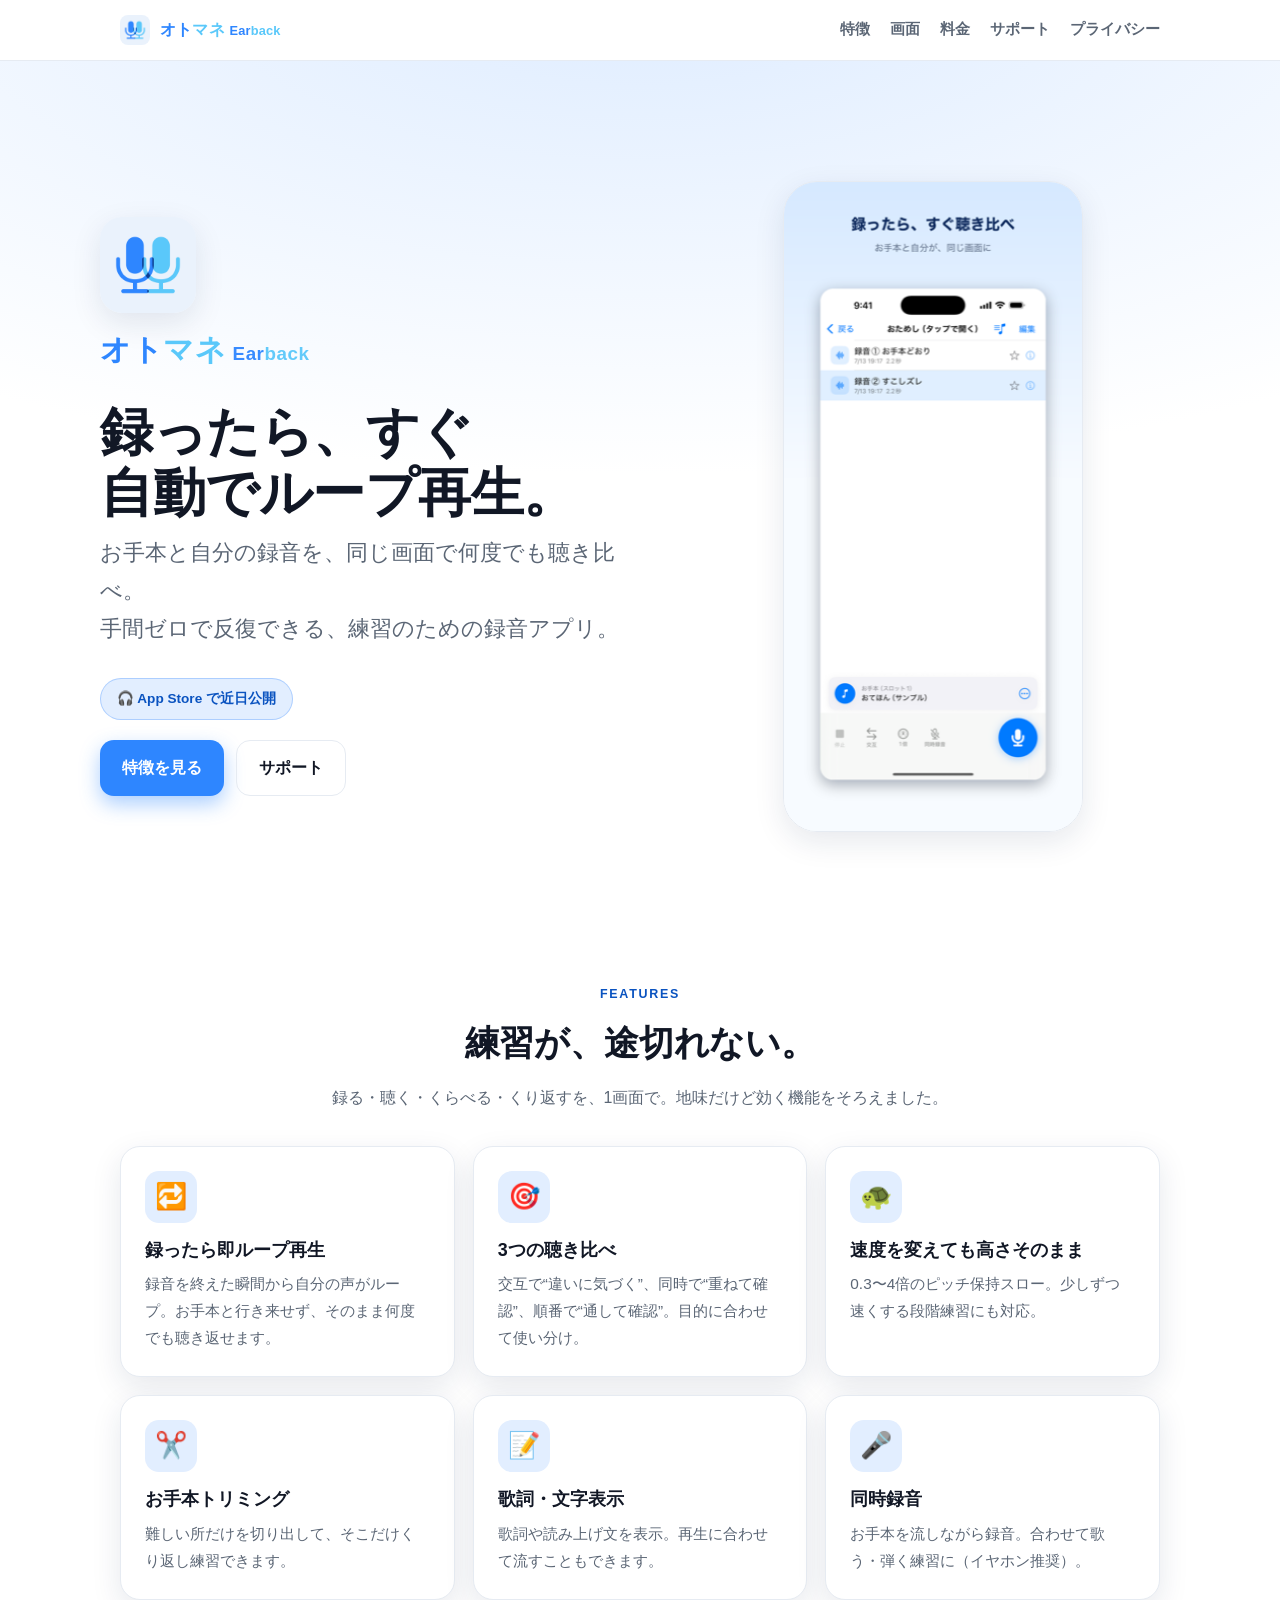
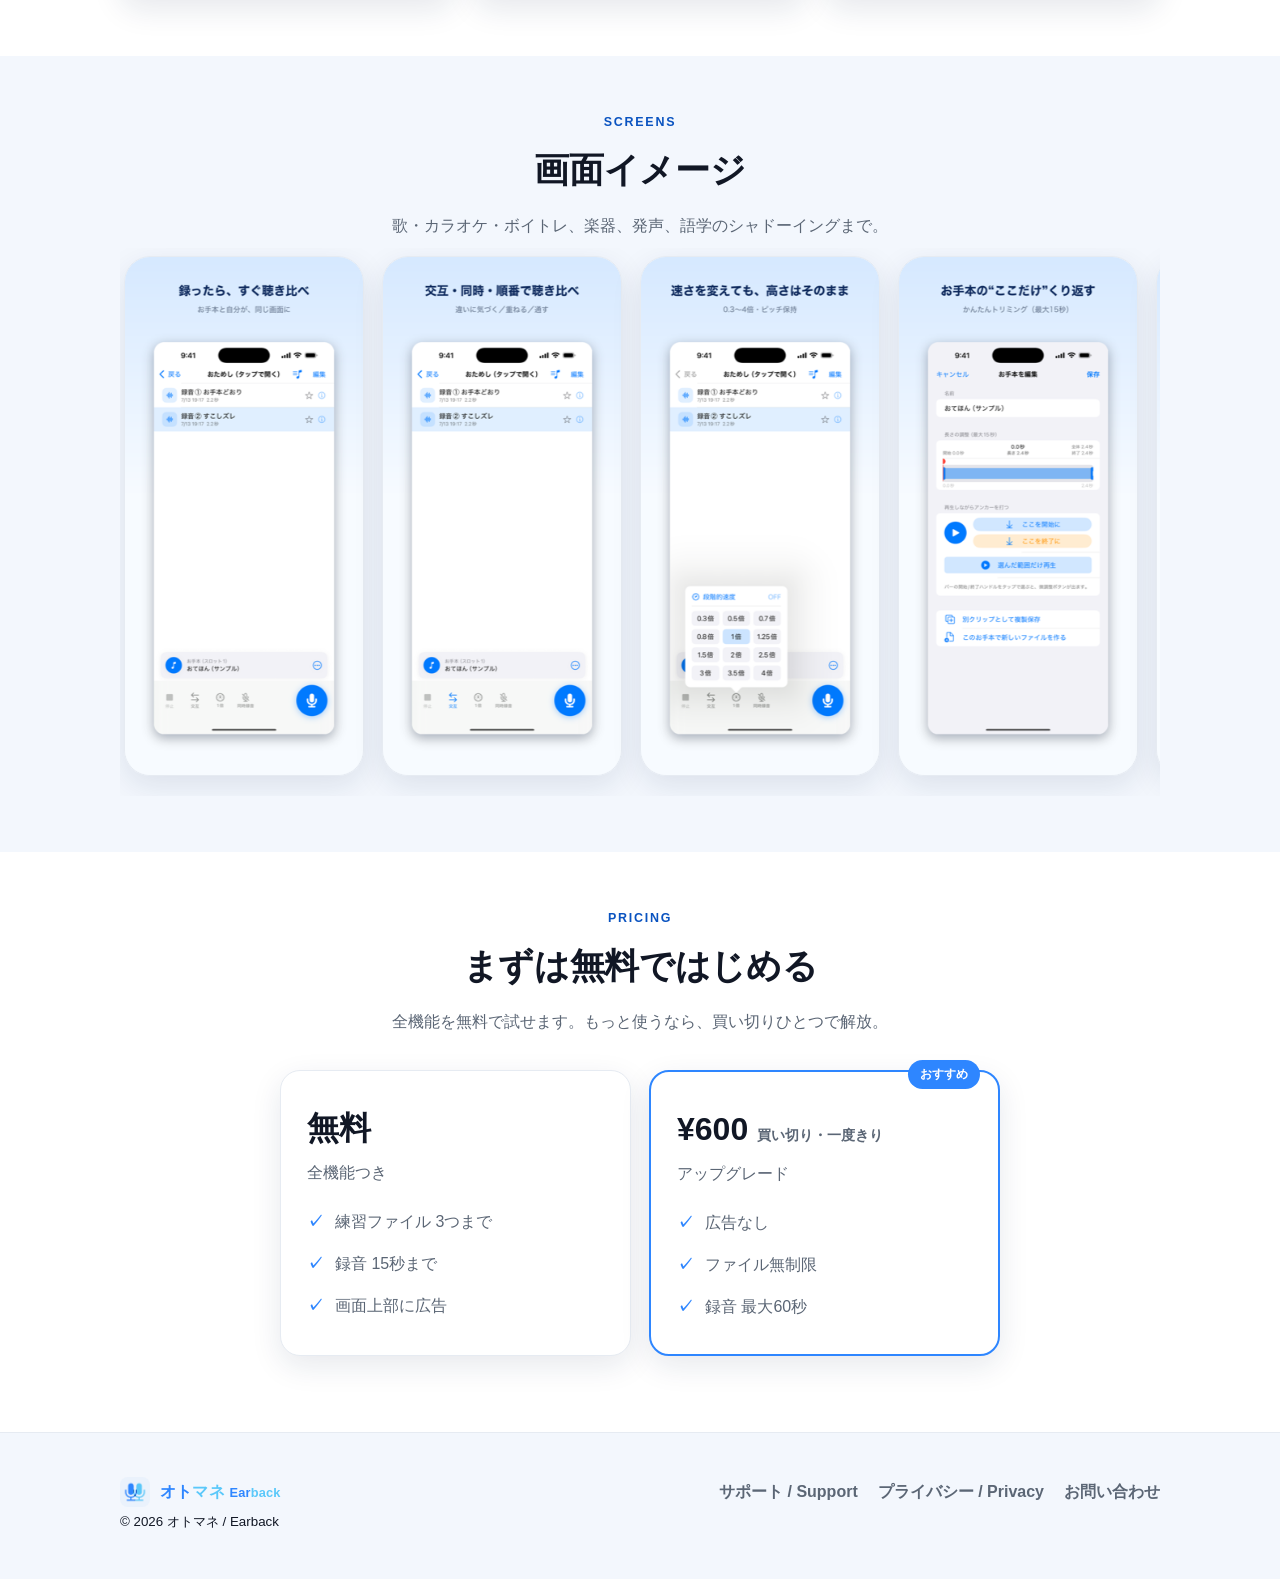
==== index.html @ 9d16b7b0 "Add files via upload" ====
<!doctype html>
<html lang="ja">
<head>
<meta charset="utf-8">
<meta name="viewport" content="width=device-width, initial-scale=1">
<title>オトマネ / Earback — 録ったら、すぐ自動でループ再生</title>
<meta name="description" content="お手本と自分の録音を同じ画面で聴き比べて練習する録音アプリ。録音したらすぐ自動でループ再生。歌・楽器・語学の反復練習に。">
<link rel="icon" href="./assets/icon.png">
<link rel="stylesheet" href="./style.css">
</head>
<body>

<header class="nav">
  <div class="wrap row">
    <a class="brand" href="./index.html">
      <img src="./assets/icon.png" alt="オトマネ">
      <span><span class="wm-a">オト</span><span class="wm-b">マネ</span> <small><span class="wm-a">Ear</span><span class="wm-b">back</span></small></span>
    </a>
    <nav>
      <a href="#features">特徴</a>
      <a href="#shots">画面</a>
      <a href="#price">料金</a>
      <a href="./support.html">サポート</a>
      <a href="./privacy.html">プライバシー</a>
    </nav>
  </div>
</header>

<section class="hero">
  <div class="wrap grid">
    <div>
      <img class="appicon" src="./assets/icon.png" alt="オトマネ アイコン">
      <div class="hero-brand"><span class="wm-a">オト</span><span class="wm-b">マネ</span><small><span class="wm-a">Ear</span><span class="wm-b">back</span></small></div>
      <h1>録ったら、すぐ<br>自動でループ再生。</h1>
      <p class="lead">お手本と自分の録音を、同じ画面で何度でも聴き比べ。<br>手間ゼロで反復できる、練習のための録音アプリ。</p>
      <span class="pill">🎧 App Store で近日公開</span>
      <div class="btnrow">
        <a class="btn" href="#features">特徴を見る</a>
        <a class="btn ghost" href="./support.html">サポート</a>
      </div>
    </div>
    <img class="phone" src="./assets/shots/shot1.png" alt="オトマネの画面">
  </div>
</section>

<section id="features">
  <div class="wrap center">
    <p class="eyebrow">Features</p>
    <h2 class="title">練習が、途切れない。</h2>
    <p class="sub">録る・聴く・くらべる・くり返すを、1画面で。地味だけど効く機能をそろえました。</p>
  </div>
  <div class="wrap feat">
    <div class="card"><div class="ico">🔁</div><h3>録ったら即ループ再生</h3><p>録音を終えた瞬間から自分の声がループ。お手本と行き来せず、そのまま何度でも聴き返せます。</p></div>
    <div class="card"><div class="ico">🎯</div><h3>3つの聴き比べ</h3><p>交互で“違いに気づく”、同時で“重ねて確認”、順番で“通して確認”。目的に合わせて使い分け。</p></div>
    <div class="card"><div class="ico">🐢</div><h3>速度を変えても高さそのまま</h3><p>0.3〜4倍のピッチ保持スロー。少しずつ速くする段階練習にも対応。</p></div>
    <div class="card"><div class="ico">✂️</div><h3>お手本トリミング</h3><p>難しい所だけを切り出して、そこだけくり返し練習できます。</p></div>
    <div class="card"><div class="ico">📝</div><h3>歌詞・文字表示</h3><p>歌詞や読み上げ文を表示。再生に合わせて流すこともできます。</p></div>
    <div class="card"><div class="ico">🎤</div><h3>同時録音</h3><p>お手本を流しながら録音。合わせて歌う・弾く練習に（イヤホン推奨）。</p></div>
  </div>
</section>

<section id="shots" style="background:var(--bg-soft)">
  <div class="wrap center">
    <p class="eyebrow">Screens</p>
    <h2 class="title">画面イメージ</h2>
    <p class="sub">歌・カラオケ・ボイトレ、楽器、発声、語学のシャドーイングまで。</p>
  </div>
  <div class="wrap">
    <div class="gallery">
      <img src="./assets/shots/shot1.png" alt="聴き比べ画面">
      <img src="./assets/shots/shot2.png" alt="交互・同時・順番">
      <img src="./assets/shots/shot3.png" alt="速度変更">
      <img src="./assets/shots/shot4.png" alt="トリミング">
      <img src="./assets/shots/shot5.png" alt="文字表示">
      <img src="./assets/shots/shot6.png" alt="料金">
    </div>
  </div>
</section>

<section id="price">
  <div class="wrap center">
    <p class="eyebrow">Pricing</p>
    <h2 class="title">まずは無料ではじめる</h2>
    <p class="sub">全機能を無料で試せます。もっと使うなら、買い切りひとつで解放。</p>
  </div>
  <div class="wrap price">
    <div class="plan">
      <div class="amt">無料</div>
      <p style="color:var(--muted);margin:.2em 0 0">全機能つき</p>
      <ul>
        <li>練習ファイル 3つまで</li>
        <li>録音 15秒まで</li>
        <li>画面上部に広告</li>
      </ul>
    </div>
    <div class="plan best">
      <div class="amt">¥600 <span style="font-size:.9rem;color:var(--muted);font-weight:600">買い切り・一度きり</span></div>
      <p style="color:var(--muted);margin:.2em 0 0">アップグレード</p>
      <ul>
        <li>広告なし</li>
        <li>ファイル無制限</li>
        <li>録音 最大60秒</li>
      </ul>
    </div>
  </div>
</section>

<footer>
  <div class="wrap foot">
    <a class="brand" href="./index.html"><img src="./assets/icon.png" alt=""><span><span class="wm-a">オト</span><span class="wm-b">マネ</span> <small><span class="wm-a">Ear</span><span class="wm-b">back</span></small></span></a>
    <div class="links">
      <a href="./support.html">サポート / Support</a>
      <a href="./privacy.html">プライバシー / Privacy</a>
      <a href="mailto:rarara_utautau@yahoo.co.jp">お問い合わせ</a>
    </div>
  </div>
  <div class="wrap"><small>© 2026 オトマネ / Earback</small></div>
</footer>

</body>
</html>
---- style.css ----
:root{
  --accent:#2E86FF; --accent-2:#1E90FF; --accent-ink:#0a53c0;
  --ink:#111725; --muted:#5b6675; --bg:#ffffff; --bg-soft:#f3f7fd;
  --card:#ffffff; --border:#e6ebf2; --shadow:0 10px 30px rgba(20,40,80,.10);
  --radius:20px; --maxw:1080px;
}
@media (prefers-color-scheme:dark){
  :root{--ink:#eef2f8; --muted:#9aa6b6; --bg:#0b0e14; --bg-soft:#0f141d;
    --card:#141a24; --border:#232b38; --shadow:0 12px 34px rgba(0,0,0,.5);}
}
*{box-sizing:border-box}
html{scroll-behavior:smooth}
body{margin:0;font-family:-apple-system,BlinkMacSystemFont,"Hiragino Sans","Helvetica Neue",Arial,sans-serif;
  color:var(--ink);background:var(--bg);line-height:1.75;-webkit-font-smoothing:antialiased}
a{color:var(--accent-ink);text-decoration:none}
a:hover{text-decoration:underline}
.wrap{max-width:var(--maxw);margin:0 auto;padding:0 20px}
.center{text-align:center}

/* nav */
header.nav{position:sticky;top:0;z-index:20;backdrop-filter:saturate(180%) blur(14px);
  background:color-mix(in srgb,var(--bg) 82%,transparent);border-bottom:1px solid var(--border)}
.nav .row{display:flex;align-items:center;gap:18px;height:60px}
.brand{display:flex;align-items:center;gap:10px;font-weight:800;letter-spacing:.2px}
.brand img{width:30px;height:30px;border-radius:8px}
.brand small{font-weight:600;color:var(--muted);font-size:.8rem}
.nav nav{margin-left:auto;display:flex;gap:20px;font-size:.92rem;font-weight:600}
.nav nav a{color:var(--muted)}
.nav nav a:hover{color:var(--ink);text-decoration:none}
@media(max-width:640px){.nav nav{display:none}}

/* hero */
.hero{position:relative;overflow:hidden;
  background:radial-gradient(1200px 500px at 50% -10%,color-mix(in srgb,var(--accent) 16%,var(--bg)),var(--bg))}
.hero .grid{display:grid;grid-template-columns:1.05fr .95fr;gap:40px;align-items:center;padding:64px 0 40px}
@media(max-width:820px){.hero .grid{grid-template-columns:1fr;text-align:center;padding:44px 0 20px}}
.appicon{width:96px;height:96px;border-radius:22px;box-shadow:var(--shadow);display:block}
@media(max-width:820px){.appicon{margin:0 auto}}
.hero h1{font-size:clamp(2.1rem,5vw,3.3rem);line-height:1.15;margin:.5em 0 .2em;letter-spacing:-.5px}
.hero .lead{font-size:clamp(1.05rem,2.4vw,1.35rem);color:var(--muted);margin:.2em 0 1.4em}
.pill{display:inline-flex;align-items:center;gap:8px;background:color-mix(in srgb,var(--accent) 14%,var(--bg));
  color:var(--accent-ink);font-weight:700;font-size:.85rem;padding:8px 16px;border-radius:999px;
  border:1px solid color-mix(in srgb,var(--accent) 30%,transparent)}
.btnrow{display:flex;gap:12px;flex-wrap:wrap;margin-top:20px}
@media(max-width:820px){.btnrow{justify-content:center}}
.btn{display:inline-flex;align-items:center;gap:8px;font-weight:700;padding:13px 22px;border-radius:14px;
  background:var(--accent);color:#fff;box-shadow:0 8px 20px color-mix(in srgb,var(--accent) 40%,transparent)}
.btn:hover{text-decoration:none;filter:brightness(1.05)}
.btn.ghost{background:transparent;color:var(--ink);box-shadow:none;border:1px solid var(--border)}
.phone{justify-self:center;max-width:300px;width:100%;border-radius:34px;box-shadow:var(--shadow);
  border:1px solid var(--border)}

/* sections */
section{padding:56px 0}
.eyebrow{color:var(--accent-ink);font-weight:800;letter-spacing:.14em;text-transform:uppercase;font-size:.78rem;margin:0 0 6px}
h2.title{font-size:clamp(1.6rem,3.4vw,2.2rem);margin:0 0 .3em;letter-spacing:-.3px}
.sub{color:var(--muted);max-width:640px;margin:0 auto 8px}

/* features */
.feat{display:grid;grid-template-columns:repeat(3,1fr);gap:18px;margin-top:34px}
@media(max-width:820px){.feat{grid-template-columns:1fr}}
.card{background:var(--card);border:1px solid var(--border);border-radius:var(--radius);padding:24px;box-shadow:var(--shadow)}
.card .ico{width:52px;height:52px;border-radius:14px;display:grid;place-items:center;font-size:26px;
  background:color-mix(in srgb,var(--accent) 14%,var(--bg));margin-bottom:12px}
.card h3{margin:.1em 0 .3em;font-size:1.12rem}
.card p{margin:0;color:var(--muted);font-size:.96rem}
.hero-feat .card{box-shadow:none}

/* gallery */
.gallery{display:flex;gap:18px;overflow-x:auto;padding:8px 4px 20px;scroll-snap-type:x mandatory}
.gallery img{height:520px;border-radius:26px;border:1px solid var(--border);box-shadow:var(--shadow);
  scroll-snap-align:center;flex:0 0 auto}
@media(max-width:640px){.gallery img{height:420px}}

/* pricing */
.price{display:grid;grid-template-columns:1fr 1fr;gap:18px;max-width:760px;margin:34px auto 0}
@media(max-width:640px){.price{grid-template-columns:1fr}}
.plan{background:var(--card);border:1px solid var(--border);border-radius:var(--radius);padding:26px;box-shadow:var(--shadow)}
.plan.best{border:2px solid var(--accent);position:relative}
.plan.best::after{content:"おすすめ";position:absolute;top:-12px;right:18px;background:var(--accent);color:#fff;
  font-size:.75rem;font-weight:800;padding:4px 12px;border-radius:999px}
.plan .amt{font-size:2rem;font-weight:800;margin:.1em 0}
.plan ul{list-style:none;padding:0;margin:14px 0 0}
.plan li{padding:7px 0 7px 28px;position:relative;color:var(--muted)}
.plan li::before{content:"✓";position:absolute;left:0;color:var(--accent);font-weight:800}

/* article (privacy/support) */
.article{padding:44px 0 72px}
.prose{max-width:780px;margin:0 auto}
.prose h1{font-size:clamp(1.7rem,4vw,2.3rem);margin:.2em 0 .4em}
.prose h2{font-size:1.35rem;margin:1.7em 0 .4em;padding-bottom:.25em;border-bottom:1px solid var(--border)}
.prose h3{font-size:1.08rem;margin:1.3em 0 .3em}
.prose ul{padding-left:1.3em}
.prose blockquote{color:var(--muted);background:var(--bg-soft);border-left:3px solid var(--accent);
  margin:1.2em 0;padding:.7em 1.1em;border-radius:8px}
.prose hr{border:none;border-top:1px solid var(--border);margin:2em 0}
.updated{color:var(--muted);font-size:.9rem}

/* footer */
footer{background:var(--bg-soft);border-top:1px solid var(--border);padding:44px 0;margin-top:20px}
.foot{display:flex;flex-wrap:wrap;gap:20px;align-items:center;justify-content:space-between}
.foot .links{display:flex;gap:20px;flex-wrap:wrap}
.foot .links a{color:var(--muted);font-weight:600}
.foot small{color:var(--muted)}

/* brand wordmark（アプリアイコンのマイク色で2色分け） */
.wm-a{color:#2E86FF !important}   /* オト / Ear = 左マイク */
.wm-b{color:#5AC8FA !important}   /* マネ / back = 右マイク */
.hero-brand{font-weight:800;font-size:clamp(1.4rem,3.4vw,1.9rem);letter-spacing:.5px;margin:10px 0 2px}
.hero-brand small{font-weight:700;font-size:.62em;margin-left:.35em;opacity:.95}
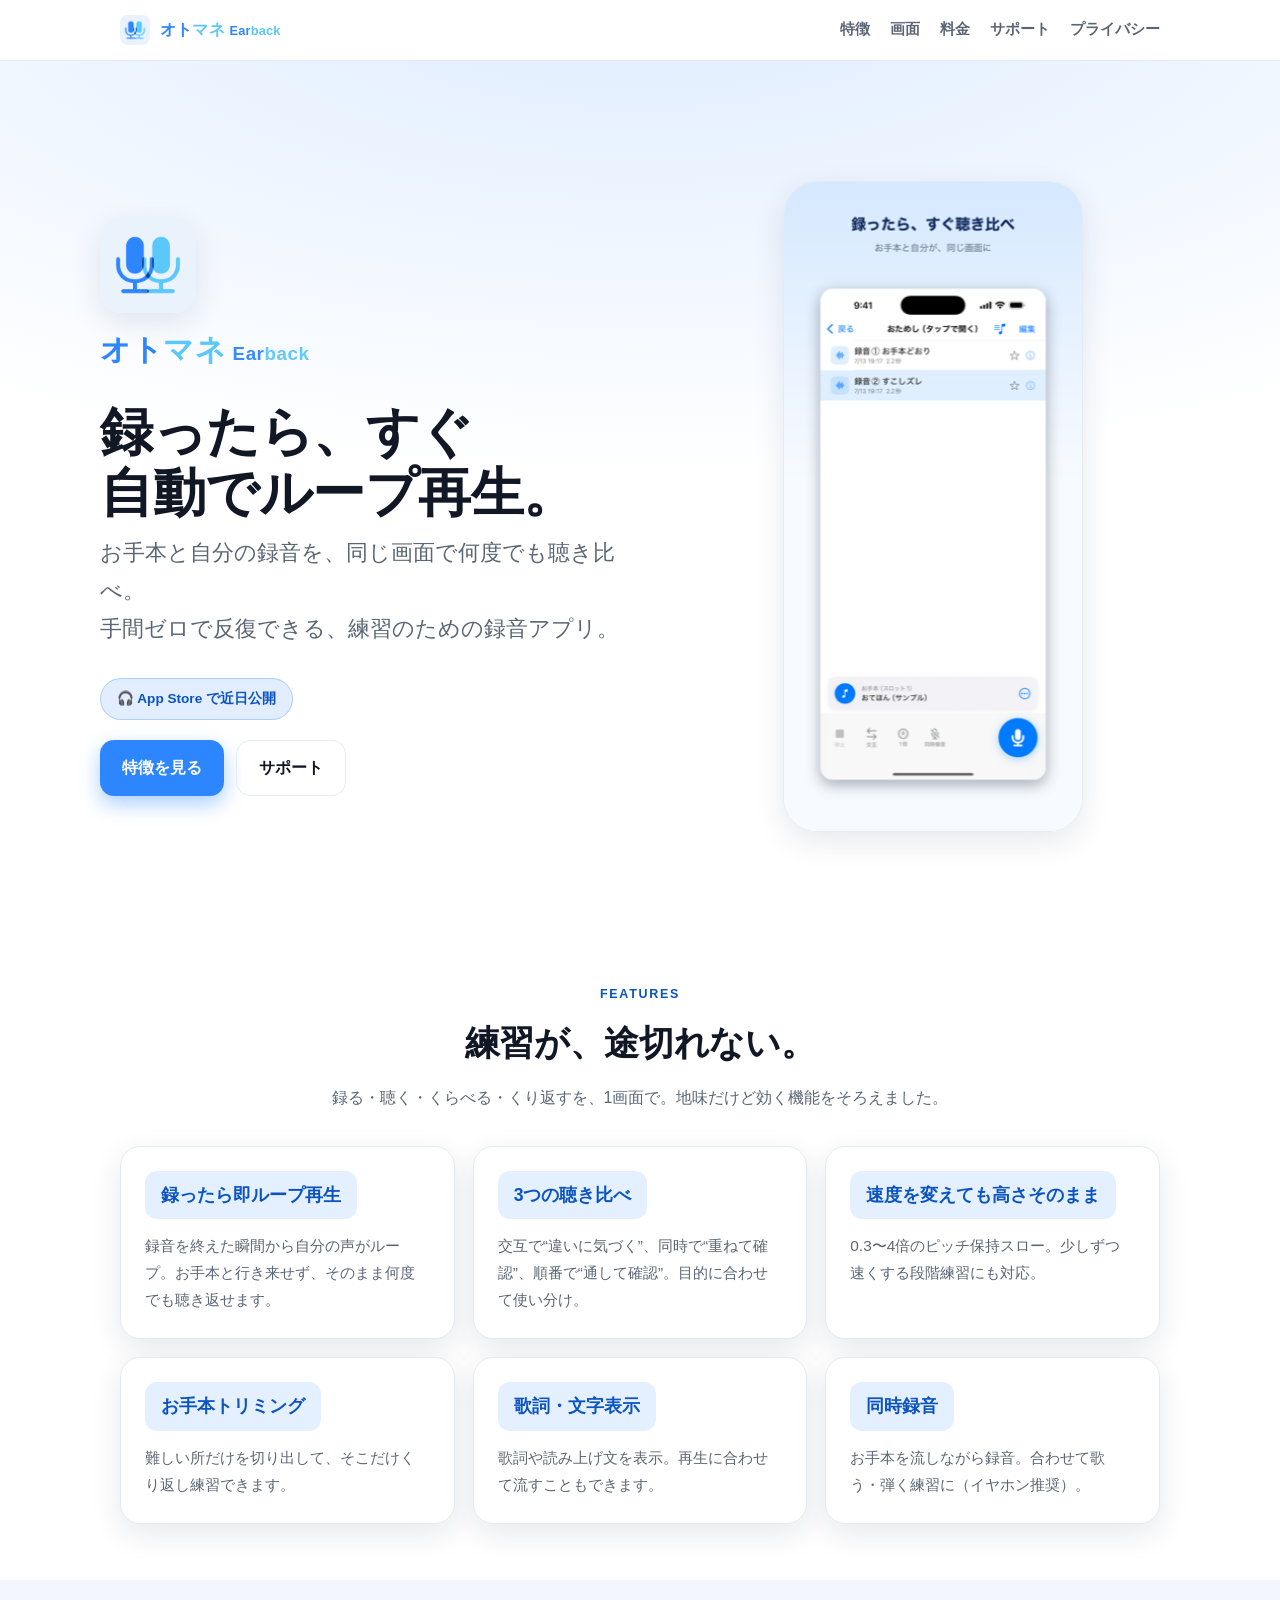
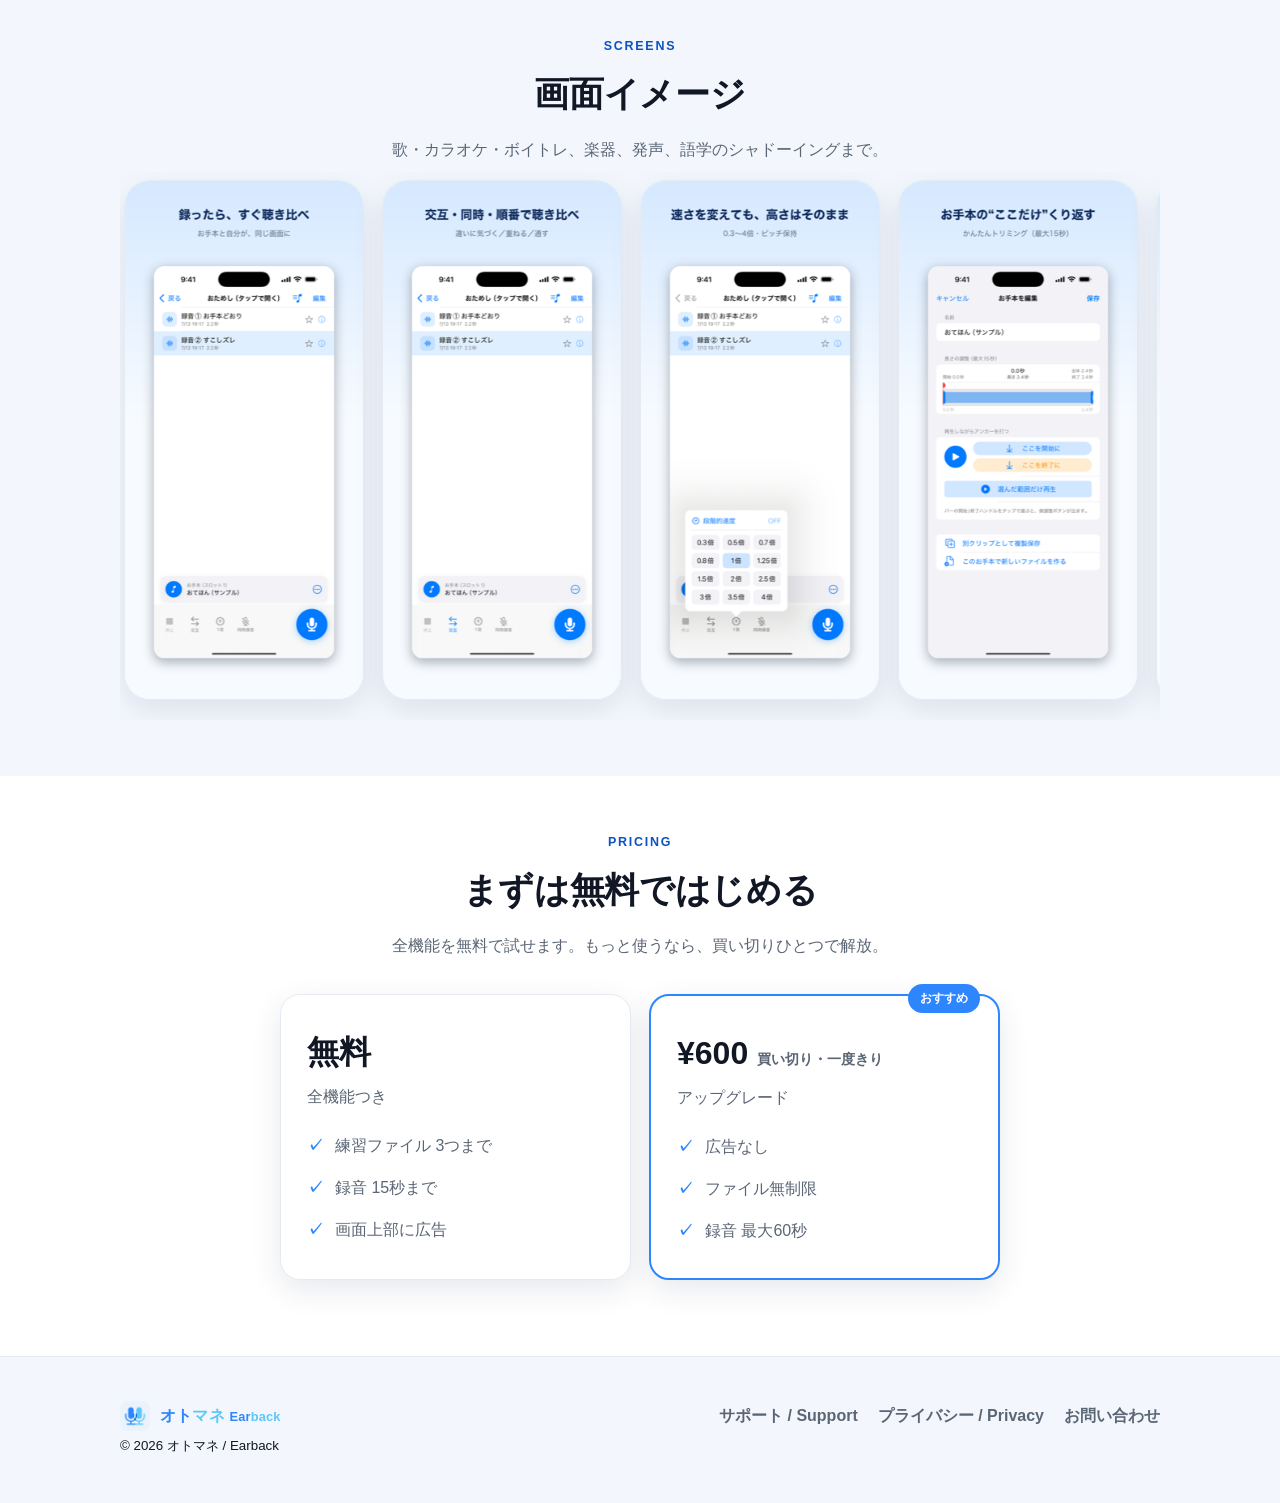
==== commit ba7abe81: "Add files via upload" ====
--- a/index.html
+++ b/index.html
@@ -50,12 +50,12 @@
     <p class="sub">録る・聴く・くらべる・くり返すを、1画面で。地味だけど効く機能をそろえました。</p>
   </div>
   <div class="wrap feat">
-    <div class="card"><div class="ico">🔁</div><h3>録ったら即ループ再生</h3><p>録音を終えた瞬間から自分の声がループ。お手本と行き来せず、そのまま何度でも聴き返せます。</p></div>
-    <div class="card"><div class="ico">🎯</div><h3>3つの聴き比べ</h3><p>交互で“違いに気づく”、同時で“重ねて確認”、順番で“通して確認”。目的に合わせて使い分け。</p></div>
-    <div class="card"><div class="ico">🐢</div><h3>速度を変えても高さそのまま</h3><p>0.3〜4倍のピッチ保持スロー。少しずつ速くする段階練習にも対応。</p></div>
-    <div class="card"><div class="ico">✂️</div><h3>お手本トリミング</h3><p>難しい所だけを切り出して、そこだけくり返し練習できます。</p></div>
-    <div class="card"><div class="ico">📝</div><h3>歌詞・文字表示</h3><p>歌詞や読み上げ文を表示。再生に合わせて流すこともできます。</p></div>
-    <div class="card"><div class="ico">🎤</div><h3>同時録音</h3><p>お手本を流しながら録音。合わせて歌う・弾く練習に（イヤホン推奨）。</p></div>
+    <div class="card"><h3>録ったら即ループ再生</h3><p>録音を終えた瞬間から自分の声がループ。お手本と行き来せず、そのまま何度でも聴き返せます。</p></div>
+    <div class="card"><h3>3つの聴き比べ</h3><p>交互で“違いに気づく”、同時で“重ねて確認”、順番で“通して確認”。目的に合わせて使い分け。</p></div>
+    <div class="card"><h3>速度を変えても高さそのまま</h3><p>0.3〜4倍のピッチ保持スロー。少しずつ速くする段階練習にも対応。</p></div>
+    <div class="card"><h3>お手本トリミング</h3><p>難しい所だけを切り出して、そこだけくり返し練習できます。</p></div>
+    <div class="card"><h3>歌詞・文字表示</h3><p>歌詞や読み上げ文を表示。再生に合わせて流すこともできます。</p></div>
+    <div class="card"><h3>同時録音</h3><p>お手本を流しながら録音。合わせて歌う・弾く練習に（イヤホン推奨）。</p></div>
   </div>
 </section>
 
@@ -111,7 +111,7 @@
     <div class="links">
       <a href="./support.html">サポート / Support</a>
       <a href="./privacy.html">プライバシー / Privacy</a>
-      <a href="mailto:rarara_utautau@yahoo.co.jp">お問い合わせ</a>
+      <a href="mailto:rararastudioapp@gmail.com">お問い合わせ</a>
     </div>
   </div>
   <div class="wrap"><small>© 2026 オトマネ / Earback</small></div>
--- a/style.css
+++ b/style.css
@@ -60,9 +60,8 @@
 .feat{display:grid;grid-template-columns:repeat(3,1fr);gap:18px;margin-top:34px}
 @media(max-width:820px){.feat{grid-template-columns:1fr}}
 .card{background:var(--card);border:1px solid var(--border);border-radius:var(--radius);padding:24px;box-shadow:var(--shadow)}
-.card .ico{width:52px;height:52px;border-radius:14px;display:grid;place-items:center;font-size:26px;
-  background:color-mix(in srgb,var(--accent) 14%,var(--bg));margin-bottom:12px}
-.card h3{margin:.1em 0 .3em;font-size:1.12rem}
+.card h3{display:inline-block;margin:0 0 14px;font-size:1.1rem;padding:9px 16px;border-radius:12px;
+  background:color-mix(in srgb,var(--accent) 13%,var(--bg));color:var(--accent-ink)}
 .card p{margin:0;color:var(--muted);font-size:.96rem}
 .hero-feat .card{box-shadow:none}
 
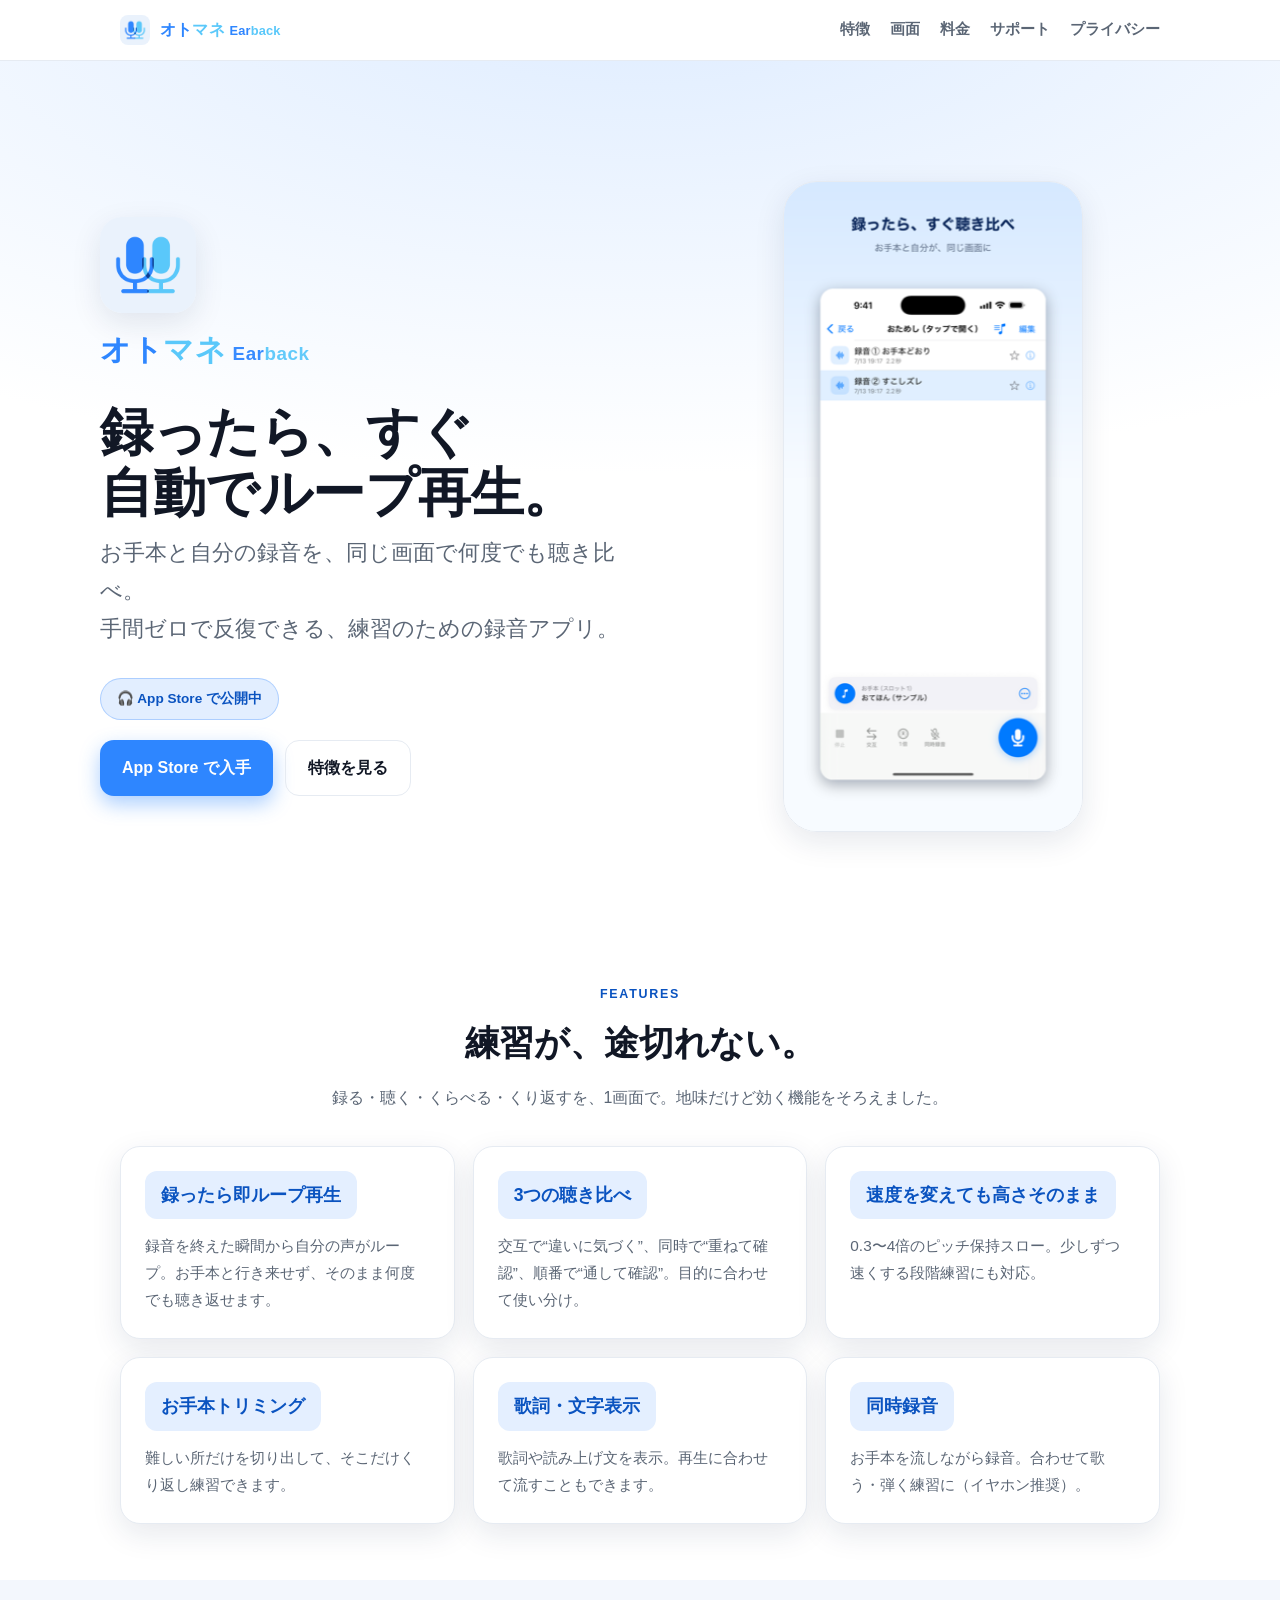
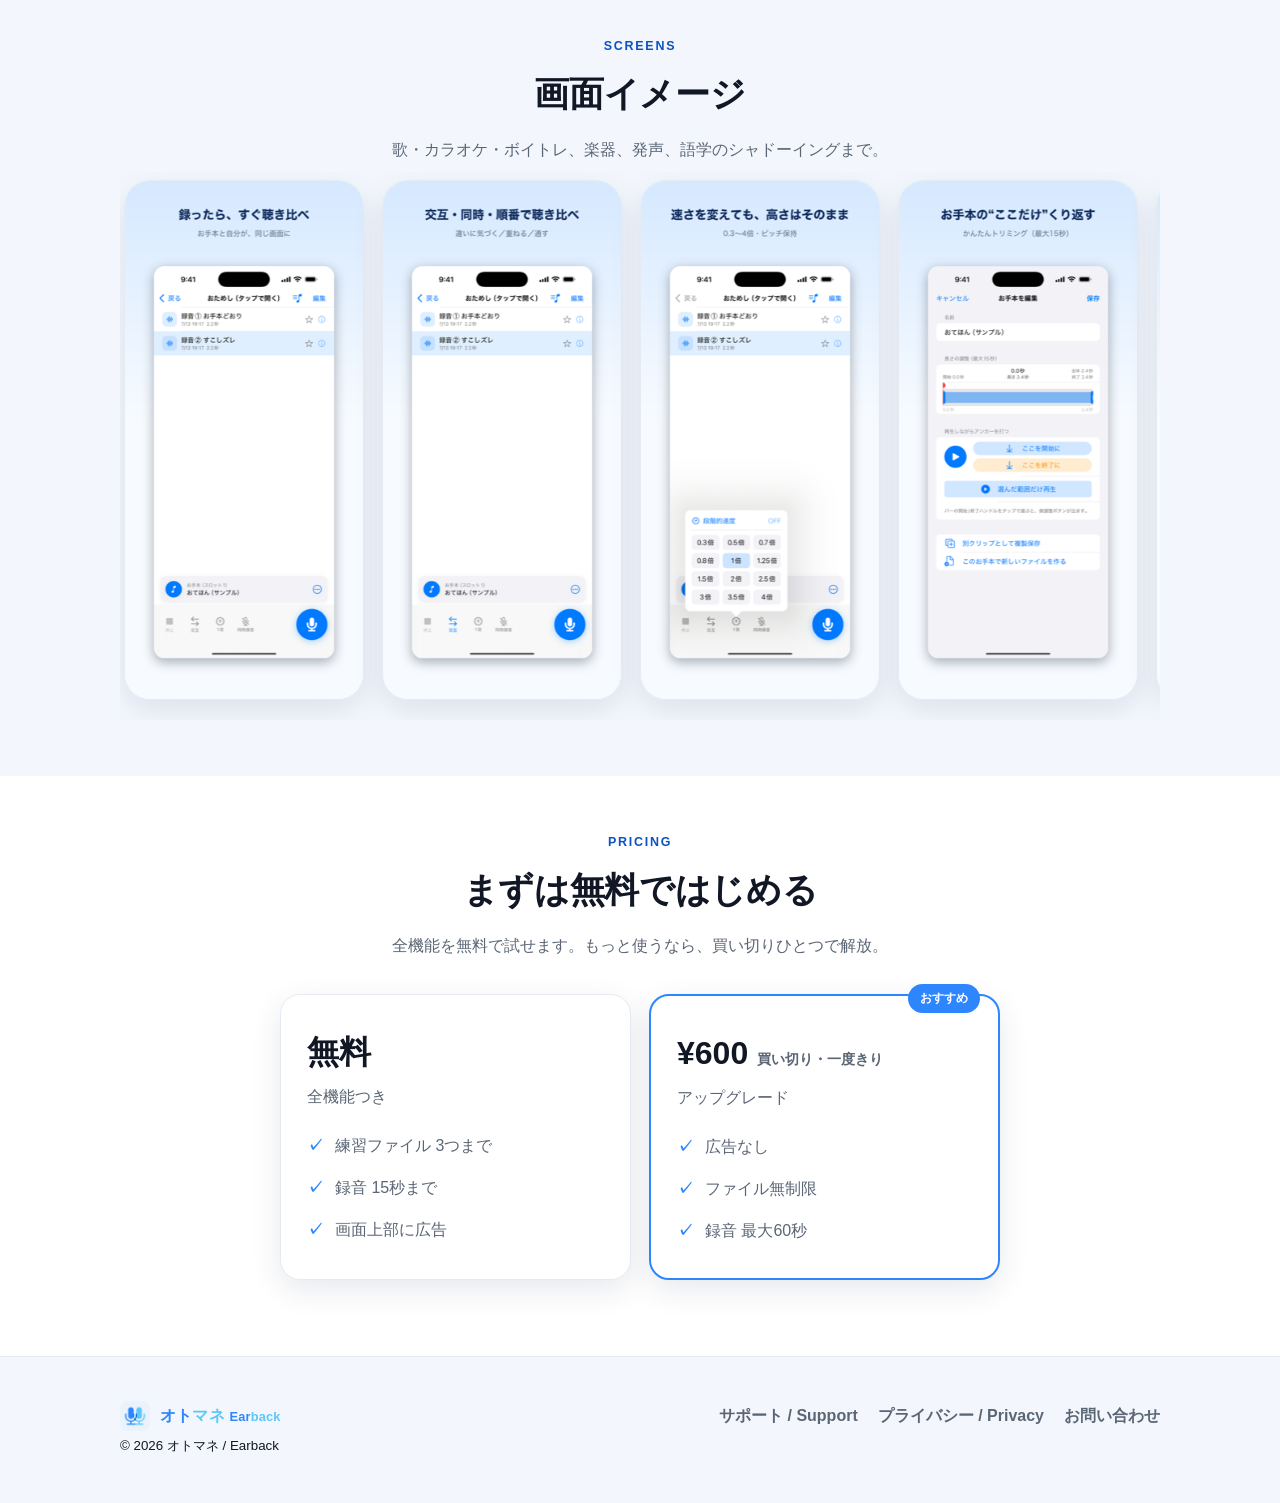
==== commit 9f1aefc6: "Add files via upload" ====
--- a/index.html
+++ b/index.html
@@ -33,10 +33,10 @@
       <div class="hero-brand"><span class="wm-a">オト</span><span class="wm-b">マネ</span><small><span class="wm-a">Ear</span><span class="wm-b">back</span></small></div>
       <h1>録ったら、すぐ<br>自動でループ再生。</h1>
       <p class="lead">お手本と自分の録音を、同じ画面で何度でも聴き比べ。<br>手間ゼロで反復できる、練習のための録音アプリ。</p>
-      <span class="pill">🎧 App Store で近日公開</span>
+      <span class="pill">🎧 App Store で公開中</span>
       <div class="btnrow">
-        <a class="btn" href="#features">特徴を見る</a>
-        <a class="btn ghost" href="./support.html">サポート</a>
+        <a class="btn" href="https://apps.apple.com/app/id6777748603">App Store で入手</a>
+        <a class="btn ghost" href="#features">特徴を見る</a>
       </div>
     </div>
     <img class="phone" src="./assets/shots/shot1.png" alt="オトマネの画面">
